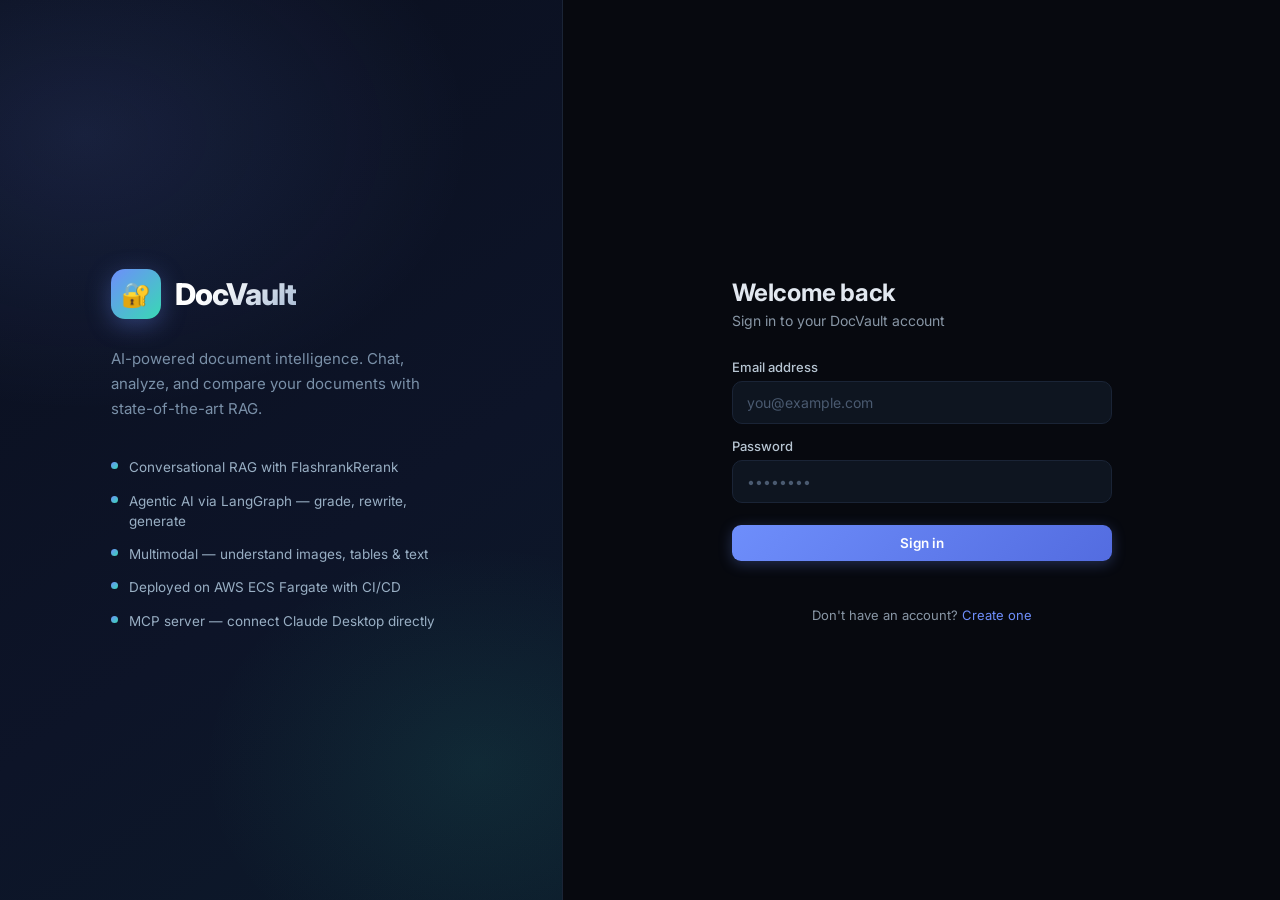
==== templates/login.html @ ddad04b1 "feat(ui): add web templates for index, login, and signup" ====
<!DOCTYPE html>
<html lang="en">
<head>
  <meta charset="utf-8" />
  <title>DocVault — Sign in</title>
  <meta name="viewport" content="width=device-width, initial-scale=1" />
  <link rel="preconnect" href="https://fonts.googleapis.com">
  <link rel="preconnect" href="https://fonts.gstatic.com" crossorigin>
  <link href="https://fonts.googleapis.com/css2?family=Inter:wght@400;500;600;700;800&display=swap" rel="stylesheet">
  <link href="/static/style.css" rel="stylesheet" />
</head>
<body>
<div class="auth-page">

  <!-- Left: Brand panel -->
  <div class="auth-brand">
    <div class="auth-brand-inner">
      <div class="brand-logo-row">
        <div class="brand-icon">🔐</div>
        <span class="brand-name">DocVault</span>
      </div>
      <p class="brand-tagline">
        AI-powered document intelligence. Chat, analyze, and compare your documents with state-of-the-art RAG.
      </p>
      <ul class="feature-list">
        <li><span class="feat-dot"></span>Conversational RAG with FlashrankRerank</li>
        <li><span class="feat-dot"></span>Agentic AI via LangGraph — grade, rewrite, generate</li>
        <li><span class="feat-dot"></span>Multimodal — understand images, tables & text</li>
        <li><span class="feat-dot"></span>Deployed on AWS ECS Fargate with CI/CD</li>
        <li><span class="feat-dot"></span>MCP server — connect Claude Desktop directly</li>
      </ul>
    </div>
  </div>

  <!-- Right: Login form -->
  <div class="auth-form-panel">
    <div class="auth-card">
      <h2>Welcome back</h2>
      <p class="auth-subtitle">Sign in to your DocVault account</p>

      <div class="auth-field">
        <label for="email">Email address</label>
        <input id="email" type="email" placeholder="you@example.com" required />
      </div>
      <div class="auth-field">
        <label for="password">Password</label>
        <input id="password" type="password" placeholder="••••••••" required />
      </div>

      <div class="auth-actions">
        <button id="btn-login" class="btn primary full">Sign in</button>
      </div>
      <div id="msg" class="msg-inline"></div>

      <p class="auth-footer">
        Don't have an account? <a href="/signup">Create one</a>
      </p>
    </div>
  </div>

</div>

<script>
  const tokenKey = "dp_jwt";
  // Verify existing token is still valid before auto-redirecting
  const existingToken = localStorage.getItem(tokenKey);
  if (existingToken) {
    fetch("/protected", { headers: { "Authorization": `Bearer ${existingToken}` } })
      .then(r => { if (r.ok) window.location.href = "/app"; else localStorage.removeItem(tokenKey); })
      .catch(() => localStorage.removeItem(tokenKey));
  }

  const btn = document.getElementById("btn-login");
  const msg = document.getElementById("msg");

  async function login() {
    const email = document.getElementById("email").value.trim();
    const password = document.getElementById("password").value;
    if (!email || !password) { msg.textContent = "Please fill in all fields."; msg.className = "msg-inline error"; return; }

    btn.classList.add("loading");
    btn.textContent = "";
    msg.textContent = "";
    msg.className = "msg-inline";

    try {
      const body = new URLSearchParams({ username: email, password });
      const res = await fetch("/auth/jwt/login", {
        method: "POST",
        headers: { "Content-Type": "application/x-www-form-urlencoded" },
        body
      });
      if (!res.ok) {
        const err = await res.json().catch(() => ({ detail: res.statusText }));
        throw new Error(err.detail || `HTTP ${res.status}`);
      }
      const json = await res.json();
      if (json.access_token) localStorage.setItem(tokenKey, json.access_token);
      try { await fetch("/auth/cookie/login", { method: "POST", headers: { "Content-Type": "application/x-www-form-urlencoded" }, body }); } catch (_) {}
      window.location.href = "/app";
    } catch (e) {
      msg.textContent = e.message || "Login failed.";
      msg.className = "msg-inline error";
      btn.classList.remove("loading");
      btn.textContent = "Sign in";
    }
  }

  btn.addEventListener("click", login);
  document.addEventListener("keydown", e => { if (e.key === "Enter") login(); });
</script>
</body>
</html>
---- static/style.css ----
/* ====== THEME ====== */
:root {
  --bg: #07090f;
  --surface: #0e1520;
  --surface-2: #111928;
  --glass: rgba(14,21,32,.85);
  --text: #e2e8f0;
  --muted: #8896a5;
  --border: #1a2436;
  --accent: #6e8efb;
  --accent-2: #38d9b4;
  --danger: #f87171;
  --success: #4ade80;
  --warning: #fbbf24;
  --radius: 14px;
  --radius-sm: 10px;
  --sidebar-w: 224px;
  --shadow: 0 8px 32px rgba(0,0,0,.45);
}

/* ====== RESET ====== */
*, *::before, *::after { box-sizing: border-box; margin: 0; padding: 0; }
html, body { height: 100%; }
body {
  background: var(--bg);
  color: var(--text);
  font-family: "Inter", system-ui, -apple-system, sans-serif;
  -webkit-font-smoothing: antialiased;
  overflow: hidden;
}
a { color: var(--accent); text-decoration: none; }
a:hover { text-decoration: underline; }

/* ====== AUTH — SPLIT SCREEN ====== */
.auth-page {
  display: flex;
  height: 100vh;
  overflow: hidden;
}

.auth-brand {
  flex: 0 0 44%;
  display: flex;
  align-items: center;
  justify-content: center;
  padding: 60px 52px;
  position: relative;
  overflow: hidden;
  background: linear-gradient(145deg, #0a0f1e 0%, #0d1428 60%, #0c1a2a 100%);
  border-right: 1px solid var(--border);
}
.auth-brand::before {
  content: "";
  position: absolute;
  inset: 0;
  background:
    radial-gradient(700px 500px at 15% 15%, rgba(110,142,251,.13), transparent 55%),
    radial-gradient(500px 400px at 85% 85%, rgba(56,217,180,.09), transparent 55%);
  pointer-events: none;
}
.auth-brand-inner { position: relative; z-index: 1; max-width: 340px; }

.brand-logo-row {
  display: flex;
  align-items: center;
  gap: 14px;
  margin-bottom: 28px;
}
.brand-icon {
  width: 50px; height: 50px;
  background: linear-gradient(135deg, var(--accent), var(--accent-2));
  border-radius: 14px;
  display: flex; align-items: center; justify-content: center;
  font-size: 24px;
  box-shadow: 0 6px 24px rgba(110,142,251,.35);
  flex-shrink: 0;
}
.brand-name {
  font-size: 30px;
  font-weight: 800;
  letter-spacing: -1px;
  background: linear-gradient(135deg, #fff 30%, #a8bbd4);
  -webkit-background-clip: text;
  -webkit-text-fill-color: transparent;
}
.brand-tagline {
  font-size: 15px;
  color: #7a90a8;
  line-height: 1.65;
  margin-bottom: 36px;
}
.feature-list {
  list-style: none;
  display: flex;
  flex-direction: column;
  gap: 13px;
}
.feature-list li {
  display: flex;
  align-items: flex-start;
  gap: 11px;
  font-size: 13.5px;
  color: #99afc4;
  line-height: 1.5;
}
.feat-dot {
  width: 7px; height: 7px;
  border-radius: 50%;
  background: linear-gradient(135deg, var(--accent), var(--accent-2));
  flex-shrink: 0;
  margin-top: 5px;
}

.auth-form-panel {
  flex: 1;
  display: flex;
  align-items: center;
  justify-content: center;
  padding: 40px 24px;
  overflow-y: auto;
  background: var(--bg);
}
.auth-card { width: 100%; max-width: 380px; }
.auth-card h2 {
  font-size: 24px;
  font-weight: 700;
  letter-spacing: -.4px;
  margin-bottom: 5px;
}
.auth-subtitle {
  font-size: 14px;
  color: var(--muted);
  margin-bottom: 30px;
}
.auth-field {
  display: flex;
  flex-direction: column;
  gap: 6px;
  margin-bottom: 14px;
}
.auth-field label {
  font-size: 13px;
  font-weight: 500;
  color: #b8c6d3;
}
.auth-field input {
  background: var(--surface);
  border: 1px solid var(--border);
  border-radius: var(--radius-sm);
  color: var(--text);
  padding: 12px 14px;
  font-size: 14px;
  font-family: inherit;
  outline: none;
  transition: border-color .2s, box-shadow .2s;
  width: 100%;
}
.auth-field input:focus {
  border-color: var(--accent);
  box-shadow: 0 0 0 3px rgba(110,142,251,.15);
}
.auth-field input::placeholder { color: #4a5a70; }
.auth-actions { margin-top: 22px; display: flex; flex-direction: column; gap: 10px; }
.auth-footer {
  text-align: center;
  font-size: 13px;
  color: var(--muted);
  margin-top: 22px;
}
.msg-inline {
  font-size: 13px;
  color: var(--muted);
  min-height: 18px;
  margin-top: 6px;
}
.msg-inline.error { color: var(--danger); }
.msg-inline.success { color: var(--success); }

/* ====== APP LAYOUT ====== */
.app-layout {
  display: flex;
  height: 100vh;
  overflow: hidden;
}

/* Sidebar */
.sidebar {
  width: var(--sidebar-w);
  flex-shrink: 0;
  background: var(--surface);
  border-right: 1px solid var(--border);
  display: flex;
  flex-direction: column;
  overflow: hidden;
}
.sidebar-brand {
  display: flex;
  align-items: center;
  gap: 10px;
  padding: 18px 16px;
  border-bottom: 1px solid var(--border);
}
.sidebar-icon {
  width: 32px; height: 32px;
  background: linear-gradient(135deg, var(--accent), var(--accent-2));
  border-radius: 9px;
  display: flex; align-items: center; justify-content: center;
  font-size: 15px;
  flex-shrink: 0;
}
.sidebar-name {
  font-size: 15px;
  font-weight: 700;
  letter-spacing: -.3px;
}
.sidebar-nav {
  flex: 1;
  padding: 10px 8px;
  display: flex;
  flex-direction: column;
  gap: 2px;
  overflow-y: auto;
}
.nav-label {
  font-size: 10px;
  font-weight: 600;
  text-transform: uppercase;
  letter-spacing: 1px;
  color: #3d4f62;
  padding: 10px 10px 4px;
}
.nav-item {
  display: flex;
  align-items: center;
  gap: 10px;
  padding: 9px 10px;
  border-radius: 9px;
  border: none;
  background: transparent;
  color: var(--muted);
  font-size: 13.5px;
  font-family: inherit;
  cursor: pointer;
  width: 100%;
  text-align: left;
  transition: background .15s, color .15s;
}
.nav-item:hover { background: rgba(255,255,255,.05); color: var(--text); }
.nav-item.active {
  background: rgba(110,142,251,.12);
  color: var(--accent);
  font-weight: 500;
}
.nav-item svg { width: 16px; height: 16px; flex-shrink: 0; stroke: currentColor; fill: none; stroke-width: 1.75; stroke-linecap: round; stroke-linejoin: round; }
.sidebar-bottom {
  padding: 8px;
  border-top: 1px solid var(--border);
}

/* ====== MAIN CONTENT ====== */
.main-content {
  flex: 1;
  display: flex;
  flex-direction: column;
  overflow: hidden;
}
.panel-header {
  display: flex;
  align-items: center;
  justify-content: space-between;
  padding: 16px 22px;
  border-bottom: 1px solid var(--border);
  flex-shrink: 0;
  background: linear-gradient(180deg, rgba(14,21,32,.95), rgba(7,9,15,.9));
}
.panel-header h2 { font-size: 17px; font-weight: 600; margin-bottom: 1px; }
.panel-header .ph-sub { font-size: 12.5px; color: var(--muted); }

.tab-panel { display: none; flex: 1; overflow: hidden; flex-direction: column; }
.tab-panel.active { display: flex; }

/* ====== CHAT LAYOUT ====== */
.chat-layout { display: flex; flex: 1; overflow: hidden; }

.chat-settings {
  width: 260px;
  flex-shrink: 0;
  border-right: 1px solid var(--border);
  overflow-y: auto;
  padding: 14px;
  display: flex;
  flex-direction: column;
  gap: 10px;
  background: var(--surface);
}
.settings-card {
  background: var(--bg);
  border: 1px solid var(--border);
  border-radius: var(--radius-sm);
  padding: 14px;
}
.settings-card-title {
  font-size: 10.5px;
  font-weight: 700;
  text-transform: uppercase;
  letter-spacing: .8px;
  color: #4a5e72;
  margin-bottom: 12px;
}

/* Drop zone */
.drop-zone {
  border: 2px dashed #1e2e42;
  border-radius: var(--radius-sm);
  padding: 18px 10px;
  text-align: center;
  cursor: pointer;
  transition: border-color .2s, background .2s;
  position: relative;
  margin-bottom: 10px;
}
.drop-zone:hover, .drop-zone.drag-over {
  border-color: var(--accent);
  background: rgba(110,142,251,.04);
}
.drop-zone input[type="file"] {
  position: absolute;
  inset: 0;
  opacity: 0;
  cursor: pointer;
  width: 100%;
  height: 100%;
}
.dz-icon { font-size: 22px; margin-bottom: 6px; }
.dz-title { font-size: 13px; color: #8899aa; font-weight: 500; }
.dz-hint { font-size: 11px; color: #3d4f62; margin-top: 2px; }

.file-list { display: flex; flex-direction: column; gap: 5px; margin-bottom: 8px; }
.file-chip {
  display: flex;
  align-items: center;
  gap: 7px;
  background: rgba(110,142,251,.07);
  border: 1px solid rgba(110,142,251,.18);
  border-radius: 7px;
  padding: 5px 9px;
  font-size: 11.5px;
  color: #8fa8c0;
}

/* Settings details */
details.adv > summary {
  font-size: 12px;
  color: #4a5e72;
  cursor: pointer;
  user-select: none;
  list-style: none;
  padding: 6px 2px;
  display: flex;
  align-items: center;
  gap: 5px;
}
details.adv > summary::before { content: "▸"; font-size: 10px; transition: transform .15s; }
details.adv[open] > summary::before { transform: rotate(90deg); }
details.adv > summary:hover { color: var(--muted); }

.adv-grid { display: flex; flex-direction: column; gap: 9px; padding-top: 8px; }

/* Fields */
.field { display: flex; flex-direction: column; gap: 5px; }
.field label, .flabel {
  font-size: 11.5px;
  color: var(--muted);
  font-weight: 500;
}
.field input[type="text"],
.field input[type="number"] {
  background: var(--surface-2);
  border: 1px solid var(--border);
  border-radius: 8px;
  color: var(--text);
  padding: 8px 10px;
  font-size: 13px;
  font-family: inherit;
  outline: none;
  transition: border-color .2s, box-shadow .2s;
  width: 100%;
}
.field input:focus {
  border-color: var(--accent);
  box-shadow: 0 0 0 2px rgba(110,142,251,.12);
}
.field input::placeholder { color: #3a4e62; }
.toggle-row { flex-direction: row; align-items: center; justify-content: space-between; }

.switch { position: relative; display: inline-block; width: 40px; height: 22px; flex-shrink: 0; }
.switch input { display: none; }
.slider {
  position: absolute; inset: 0;
  background: #1e2e42; border-radius: 999px;
  cursor: pointer; transition: .2s;
}
.slider::before {
  content: ""; position: absolute;
  top: 3px; left: 3px;
  width: 16px; height: 16px;
  background: #4a5e74; border-radius: 50%;
  transition: .2s;
}
input:checked + .slider { background: linear-gradient(135deg, var(--accent), var(--accent-2)); }
input:checked + .slider::before { background: white; transform: translateX(18px); }

.session-badge {
  background: rgba(56,217,180,.08);
  border: 1px solid rgba(56,217,180,.2);
  border-radius: 8px;
  padding: 8px 10px;
  font-size: 11.5px;
  color: var(--accent-2);
  line-height: 1.5;
  display: none;
  word-break: break-all;
}
.session-badge.visible { display: block; }

/* ====== CHAT MESSAGES ====== */
.chat-main { flex: 1; display: flex; flex-direction: column; overflow: hidden; }
.messages {
  flex: 1;
  overflow-y: auto;
  padding: 22px 24px;
  display: flex;
  flex-direction: column;
  gap: 14px;
  scroll-behavior: smooth;
}
.messages::-webkit-scrollbar { width: 4px; }
.messages::-webkit-scrollbar-thumb { background: var(--border); border-radius: 2px; }

.message { display: flex; max-width: 78%; animation: msgin .2s ease; }
@keyframes msgin {
  from { opacity: 0; transform: translateY(5px); }
  to { opacity: 1; transform: none; }
}
.message.user { align-self: flex-end; flex-direction: row-reverse; }
.message.assistant { align-self: flex-start; }

.bubble {
  padding: 11px 15px;
  border-radius: 16px;
  font-size: 13.5px;
  line-height: 1.65;
  white-space: pre-wrap;
  word-break: break-word;
}
.message.user .bubble {
  background: linear-gradient(135deg, var(--accent) 0%, #5070ee 100%);
  color: white;
  border-bottom-right-radius: 4px;
}
.message.assistant .bubble {
  background: var(--surface);
  border: 1px solid var(--border);
  color: var(--text);
  border-bottom-left-radius: 4px;
}
.message.assistant .bubble.thinking {
  color: #4a5e72;
  font-style: italic;
}
.eng-tag {
  display: inline-block;
  font-size: 10px;
  font-weight: 600;
  letter-spacing: .5px;
  text-transform: uppercase;
  padding: 2px 7px;
  border-radius: 5px;
  margin-top: 7px;
}
.eng-tag.lcel { background: rgba(110,142,251,.12); color: var(--accent); border: 1px solid rgba(110,142,251,.2); }
.eng-tag.agent { background: rgba(56,217,180,.1); color: var(--accent-2); border: 1px solid rgba(56,217,180,.2); }

.chat-input-bar {
  padding: 12px 16px;
  border-top: 1px solid var(--border);
  display: flex;
  gap: 9px;
  align-items: center;
  background: var(--surface);
  flex-shrink: 0;
}
.chat-input-bar input {
  flex: 1;
  background: var(--bg);
  border: 1px solid var(--border);
  border-radius: 10px;
  color: var(--text);
  padding: 10px 15px;
  font-size: 14px;
  font-family: inherit;
  outline: none;
  transition: border-color .2s, box-shadow .2s;
}
.chat-input-bar input:focus {
  border-color: var(--accent);
  box-shadow: 0 0 0 3px rgba(110,142,251,.12);
}
.chat-input-bar input::placeholder { color: #3a4e62; }

/* Engine toggle */
.engine-toggle {
  display: flex;
  align-items: center;
  gap: 9px;
  font-size: 12.5px;
  color: var(--muted);
  white-space: nowrap;
}

/* ====== BUTTONS ====== */
.btn {
  display: inline-flex;
  align-items: center;
  justify-content: center;
  gap: 7px;
  border: 1px solid var(--border);
  background: rgba(255,255,255,.04);
  color: var(--text);
  padding: 10px 16px;
  border-radius: 9px;
  cursor: pointer;
  font-size: 13.5px;
  font-family: inherit;
  font-weight: 500;
  user-select: none;
  transition: background .15s, border-color .15s, transform .1s, opacity .15s;
  white-space: nowrap;
}
.btn:hover { background: rgba(255,255,255,.07); border-color: #243040; }
.btn:active { transform: scale(.97); }
.btn.primary {
  background: linear-gradient(135deg, var(--accent), #536ce0);
  border: none;
  color: white;
  font-weight: 600;
  box-shadow: 0 3px 14px rgba(110,142,251,.28);
}
.btn.primary:hover { filter: brightness(1.07); }
.btn.secondary { background: rgba(56,217,180,.1); border-color: rgba(56,217,180,.2); color: var(--accent-2); }
.btn.danger { color: var(--danger); border-color: rgba(248,113,113,.18); }
.btn.danger:hover { background: rgba(248,113,113,.07); }
.btn.full { width: 100%; }
.btn.icon-only { padding: 9px; border-radius: 9px; }
.btn:disabled, .btn.loading { opacity: .55; pointer-events: none; }
.btn.loading::after {
  content: "";
  width: 13px; height: 13px;
  border: 2px solid currentColor;
  border-top-color: transparent;
  border-radius: 50%;
  animation: spin .6s linear infinite;
  flex-shrink: 0;
}
@keyframes spin { to { transform: rotate(360deg); } }

/* ====== ANALYSIS / COMPARE PANELS ====== */
.panel-body { flex: 1; overflow-y: auto; padding: 20px 22px; }

.form-card {
  background: var(--surface);
  border: 1px solid var(--border);
  border-radius: var(--radius-sm);
  padding: 18px 20px;
  margin-bottom: 16px;
}
.form-card-title {
  font-size: 12px;
  font-weight: 700;
  text-transform: uppercase;
  letter-spacing: .8px;
  color: #4a5e72;
  margin-bottom: 14px;
}

.upload-drop {
  border: 2px dashed #1e2e42;
  border-radius: var(--radius-sm);
  padding: 28px 16px;
  text-align: center;
  cursor: pointer;
  transition: border-color .2s, background .2s;
  position: relative;
  margin-bottom: 14px;
}
.upload-drop:hover, .upload-drop.drag-over {
  border-color: var(--accent);
  background: rgba(110,142,251,.04);
}
.upload-drop input[type="file"] {
  position: absolute;
  inset: 0;
  opacity: 0;
  cursor: pointer;
  width: 100%;
  height: 100%;
}
.upload-drop-icon { font-size: 28px; margin-bottom: 8px; }
.upload-drop p { font-size: 13.5px; color: #7a8fa4; margin-bottom: 3px; }
.upload-drop .ud-hint { font-size: 12px; color: #3d4f62; }
.upload-drop .selected-name {
  margin-top: 10px;
  font-size: 12.5px;
  color: var(--accent-2);
  font-weight: 500;
}

.compare-row {
  display: grid;
  grid-template-columns: 1fr 1fr;
  gap: 14px;
  margin-bottom: 14px;
}

.result-card {
  background: var(--surface);
  border: 1px solid var(--border);
  border-radius: var(--radius-sm);
  overflow: hidden;
}
.result-card-head {
  padding: 11px 16px;
  border-bottom: 1px solid var(--border);
  font-size: 12px;
  font-weight: 700;
  text-transform: uppercase;
  letter-spacing: .7px;
  color: #4a5e72;
  display: flex;
  align-items: center;
  gap: 8px;
}

pre.code {
  background: var(--bg);
  color: #b8ccdf;
  padding: 16px;
  font-size: 12.5px;
  font-family: "JetBrains Mono", "Fira Code", "Cascadia Code", monospace;
  overflow: auto;
  max-height: 420px;
  line-height: 1.65;
  margin: 0;
}

/* Table */
.table-wrap { overflow: auto; max-height: 420px; }
table { width: 100%; border-collapse: collapse; font-size: 13px; }
th, td { padding: 10px 14px; border-bottom: 1px solid var(--border); vertical-align: top; text-align: left; }
thead th {
  position: sticky; top: 0; z-index: 1;
  background: var(--surface);
  color: #4a5e72;
  font-size: 11px;
  font-weight: 700;
  text-transform: uppercase;
  letter-spacing: .5px;
}
tbody tr { transition: background .12s; }
tbody tr:hover td { background: rgba(255,255,255,.02); }
tbody tr:last-child td { border-bottom: none; }
.td-page { color: var(--muted); font-size: 12.5px; width: 90px; }

/* ====== TOASTS ====== */
#toast-container {
  position: fixed;
  top: 16px; right: 16px;
  z-index: 9999;
  display: flex;
  flex-direction: column;
  gap: 8px;
  pointer-events: none;
}
.toast {
  background: var(--surface-2);
  border: 1px solid var(--border);
  border-radius: 10px;
  padding: 11px 15px;
  font-size: 13.5px;
  display: flex;
  align-items: center;
  gap: 10px;
  min-width: 220px;
  max-width: 320px;
  box-shadow: var(--shadow);
  pointer-events: all;
  animation: tin .22s ease;
}
@keyframes tin {
  from { opacity: 0; transform: translateX(18px); }
  to { opacity: 1; transform: none; }
}
.toast.success { border-color: rgba(74,222,128,.28); }
.toast.error { border-color: rgba(248,113,113,.28); }
.toast.info { border-color: rgba(110,142,251,.28); }
.toast-dot {
  width: 7px; height: 7px;
  border-radius: 50%;
  flex-shrink: 0;
}
.toast.success .toast-dot { background: var(--success); }
.toast.error .toast-dot { background: var(--danger); }
.toast.info .toast-dot { background: var(--accent); }

/* ====== SCROLLBAR ====== */
::-webkit-scrollbar { width: 5px; height: 5px; }
::-webkit-scrollbar-track { background: transparent; }
::-webkit-scrollbar-thumb { background: #1a2436; border-radius: 3px; }

/* ====== UTILS ====== */
.muted { color: var(--muted); }
.small { font-size: 12px; }
.divider { height: 1px; background: var(--border); margin: 12px 0; }

/* ====== RESPONSIVE ====== */
@media (max-width: 820px) {
  .auth-brand { display: none; }
  .sidebar { width: 52px; }
  .sidebar-name, .nav-item span { display: none; }
  .sidebar-brand { justify-content: center; }
  .nav-item { justify-content: center; padding: 10px 8px; }
  .chat-settings { width: 220px; }
  .compare-row { grid-template-columns: 1fr; }
}
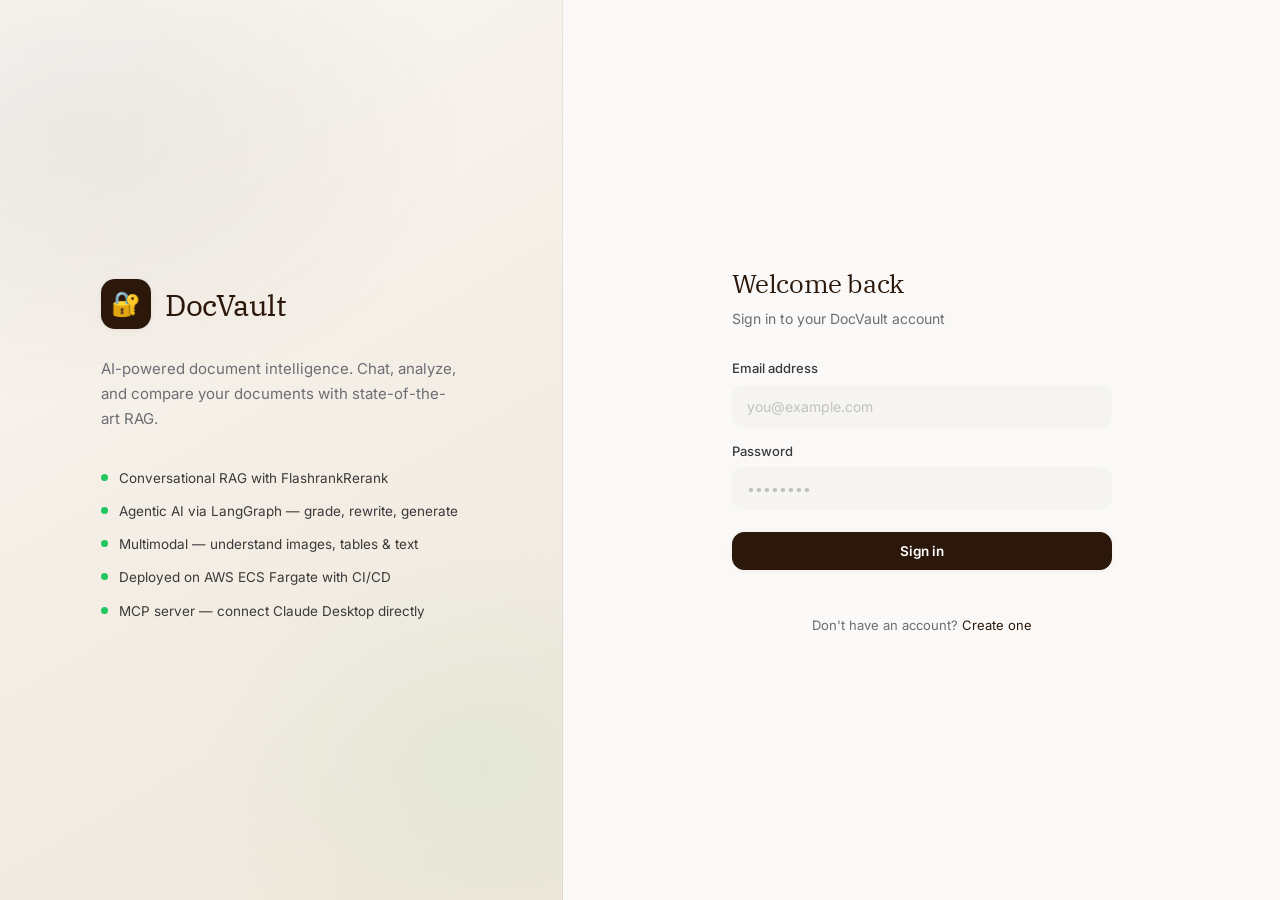
==== commit 4a164d51: "feat(ui): redesign frontend as a Navia-style landing + restructured tools Restyle the whole UI into " ====
--- a/templates/login.html
+++ b/templates/login.html
@@ -6,7 +6,7 @@
   <meta name="viewport" content="width=device-width, initial-scale=1" />
   <link rel="preconnect" href="https://fonts.googleapis.com">
   <link rel="preconnect" href="https://fonts.gstatic.com" crossorigin>
-  <link href="https://fonts.googleapis.com/css2?family=Inter:wght@400;500;600;700;800&display=swap" rel="stylesheet">
+  <link href="https://fonts.googleapis.com/css2?family=IBM+Plex+Serif:wght@400;500&family=Inter:wght@400;500;600;700;800&display=swap" rel="stylesheet">
   <link href="/static/style.css" rel="stylesheet" />
 </head>
 <body>
--- a/static/style.css
+++ b/static/style.css
@@ -1,42 +1,52 @@
-/* ====== THEME ====== */
+/* ====== THEME — Navia-inspired warm light ====== */
 :root {
-  --bg: #07090f;
-  --surface: #0e1520;
-  --surface-2: #111928;
-  --glass: rgba(14,21,32,.85);
-  --text: #e2e8f0;
-  --muted: #8896a5;
-  --border: #1a2436;
-  --accent: #6e8efb;
-  --accent-2: #38d9b4;
-  --danger: #f87171;
-  --success: #4ade80;
-  --warning: #fbbf24;
-  --radius: 14px;
-  --radius-sm: 10px;
-  --sidebar-w: 224px;
-  --shadow: 0 8px 32px rgba(0,0,0,.45);
+  --black: #0d0d0d;
+  --white: #ffffff;
+  --bg: #faf9f7;
+  --surface: #ffffff;
+  --surface-2: #f5f4f2;
+  --grey-50: #f5f4f2;
+  --grey-100: #ebeae6;
+  --grey-200: #dcdbd6;
+  --grey-300: #c2c1ba;
+  --grey-500: #6c6e74;
+  --grey-700: #3a3a3a;
+  --text: #0d0d0d;
+  --muted: #6c6e74;
+  --border: rgba(0,0,0,0.08);
+  --accent: #2b180a;
+  --accent-light: #3d2b1a;
+  --accent-2: #22c55e;
+  --danger: #dc2626;
+  --success: #16a34a;
+  --warning: #f59e0b;
+  --radius: 16px;
+  --radius-sm: 12px;
+  --radius-pill: 999px;
+  --sidebar-w: 240px;
+  --shadow: 0 4px 20px rgba(0,0,0,.06), 0 1px 3px rgba(0,0,0,.04);
+  --shadow-sm: 0 1px 6px rgba(0,0,0,.05);
+  --shadow-lg: 0 8px 40px rgba(0,0,0,.08), 0 2px 6px rgba(0,0,0,.04);
+  --glass: rgba(250,249,247,.85);
+  --font-sans: "Inter", system-ui, -apple-system, sans-serif;
+  --font-serif: "IBM Plex Serif", Georgia, serif;
 }
 
 /* ====== RESET ====== */
-*, *::before, *::after { box-sizing: border-box; margin: 0; padding: 0; }
+*, *::before, *::after { box-sizing: border-box; margin: 0; padding: 0; -webkit-font-smoothing: antialiased; }
 html, body { height: 100%; }
 body {
   background: var(--bg);
   color: var(--text);
-  font-family: "Inter", system-ui, -apple-system, sans-serif;
-  -webkit-font-smoothing: antialiased;
+  font-family: var(--font-sans);
+  line-height: 1.5;
   overflow: hidden;
 }
 a { color: var(--accent); text-decoration: none; }
 a:hover { text-decoration: underline; }
 
 /* ====== AUTH — SPLIT SCREEN ====== */
-.auth-page {
-  display: flex;
-  height: 100vh;
-  overflow: hidden;
-}
+.auth-page { display: flex; height: 100vh; overflow: hidden; }
 
 .auth-brand {
   flex: 0 0 44%;
@@ -46,7 +56,7 @@
   padding: 60px 52px;
   position: relative;
   overflow: hidden;
-  background: linear-gradient(145deg, #0a0f1e 0%, #0d1428 60%, #0c1a2a 100%);
+  background: linear-gradient(150deg, #faf7f3 0%, #f3ede4 55%, #efe7db 100%);
   border-right: 1px solid var(--border);
 }
 .auth-brand::before {
@@ -54,369 +64,233 @@
   position: absolute;
   inset: 0;
   background:
-    radial-gradient(700px 500px at 15% 15%, rgba(110,142,251,.13), transparent 55%),
-    radial-gradient(500px 400px at 85% 85%, rgba(56,217,180,.09), transparent 55%);
+    radial-gradient(700px 500px at 15% 15%, rgba(43,24,10,.06), transparent 55%),
+    radial-gradient(500px 400px at 85% 85%, rgba(34,197,94,.06), transparent 55%);
   pointer-events: none;
 }
-.auth-brand-inner { position: relative; z-index: 1; max-width: 340px; }
-
-.brand-logo-row {
-  display: flex;
-  align-items: center;
-  gap: 14px;
-  margin-bottom: 28px;
-}
+.auth-brand-inner { position: relative; z-index: 1; max-width: 360px; }
+
+.brand-logo-row { display: flex; align-items: center; gap: 14px; margin-bottom: 28px; }
 .brand-icon {
   width: 50px; height: 50px;
-  background: linear-gradient(135deg, var(--accent), var(--accent-2));
+  background: var(--accent);
   border-radius: 14px;
   display: flex; align-items: center; justify-content: center;
   font-size: 24px;
-  box-shadow: 0 6px 24px rgba(110,142,251,.35);
+  box-shadow: var(--shadow-sm);
   flex-shrink: 0;
 }
 .brand-name {
+  font-family: var(--font-serif);
   font-size: 30px;
-  font-weight: 800;
-  letter-spacing: -1px;
-  background: linear-gradient(135deg, #fff 30%, #a8bbd4);
-  -webkit-background-clip: text;
-  -webkit-text-fill-color: transparent;
-}
-.brand-tagline {
-  font-size: 15px;
-  color: #7a90a8;
-  line-height: 1.65;
-  margin-bottom: 36px;
-}
-.feature-list {
-  list-style: none;
-  display: flex;
-  flex-direction: column;
-  gap: 13px;
-}
-.feature-list li {
-  display: flex;
-  align-items: flex-start;
-  gap: 11px;
-  font-size: 13.5px;
-  color: #99afc4;
-  line-height: 1.5;
-}
-.feat-dot {
-  width: 7px; height: 7px;
-  border-radius: 50%;
-  background: linear-gradient(135deg, var(--accent), var(--accent-2));
-  flex-shrink: 0;
-  margin-top: 5px;
-}
+  font-weight: 400;
+  letter-spacing: -.5px;
+  color: var(--accent);
+}
+.brand-tagline { font-size: 15px; color: var(--grey-500); line-height: 1.65; margin-bottom: 36px; }
+.feature-list { list-style: none; display: flex; flex-direction: column; gap: 13px; }
+.feature-list li { display: flex; align-items: flex-start; gap: 11px; font-size: 13.5px; color: var(--grey-700); line-height: 1.5; }
+.feat-dot { width: 7px; height: 7px; border-radius: 50%; background: var(--accent-2); flex-shrink: 0; margin-top: 6px; }
 
 .auth-form-panel {
   flex: 1;
-  display: flex;
-  align-items: center;
-  justify-content: center;
+  display: flex; align-items: center; justify-content: center;
   padding: 40px 24px;
   overflow-y: auto;
   background: var(--bg);
 }
 .auth-card { width: 100%; max-width: 380px; }
-.auth-card h2 {
-  font-size: 24px;
-  font-weight: 700;
-  letter-spacing: -.4px;
-  margin-bottom: 5px;
-}
-.auth-subtitle {
-  font-size: 14px;
-  color: var(--muted);
-  margin-bottom: 30px;
-}
-.auth-field {
-  display: flex;
-  flex-direction: column;
-  gap: 6px;
-  margin-bottom: 14px;
-}
-.auth-field label {
-  font-size: 13px;
-  font-weight: 500;
-  color: #b8c6d3;
-}
+.auth-card h2 { font-family: var(--font-serif); font-size: 26px; font-weight: 400; letter-spacing: -.4px; margin-bottom: 5px; color: var(--accent); }
+.auth-subtitle { font-size: 14px; color: var(--grey-500); margin-bottom: 30px; }
+.auth-field { display: flex; flex-direction: column; gap: 6px; margin-bottom: 14px; }
+.auth-field label { font-size: 13px; font-weight: 500; color: var(--grey-700); }
 .auth-field input {
-  background: var(--surface);
-  border: 1px solid var(--border);
+  background: var(--grey-50);
+  border: 1px solid transparent;
   border-radius: var(--radius-sm);
   color: var(--text);
   padding: 12px 14px;
   font-size: 14px;
   font-family: inherit;
   outline: none;
-  transition: border-color .2s, box-shadow .2s;
+  transition: border-color .2s, box-shadow .2s, background .2s;
   width: 100%;
 }
-.auth-field input:focus {
-  border-color: var(--accent);
-  box-shadow: 0 0 0 3px rgba(110,142,251,.15);
-}
-.auth-field input::placeholder { color: #4a5a70; }
+.auth-field input:focus { background: var(--white); border-color: var(--grey-200); box-shadow: 0 0 0 3px rgba(0,0,0,.03); }
+.auth-field input::placeholder { color: var(--grey-300); }
+.hint { display: block; margin-top: 4px; font-size: 11px; color: var(--muted); }
 .auth-actions { margin-top: 22px; display: flex; flex-direction: column; gap: 10px; }
-.auth-footer {
-  text-align: center;
-  font-size: 13px;
-  color: var(--muted);
-  margin-top: 22px;
-}
-.msg-inline {
-  font-size: 13px;
-  color: var(--muted);
-  min-height: 18px;
-  margin-top: 6px;
-}
+.auth-footer { text-align: center; font-size: 13px; color: var(--grey-500); margin-top: 22px; }
+.msg-inline { font-size: 13px; color: var(--grey-500); min-height: 18px; margin-top: 6px; }
 .msg-inline.error { color: var(--danger); }
 .msg-inline.success { color: var(--success); }
 
 /* ====== APP LAYOUT ====== */
-.app-layout {
-  display: flex;
-  height: 100vh;
-  overflow: hidden;
-}
+.app-layout { display: flex; height: 100vh; overflow: hidden; }
 
 /* Sidebar */
 .sidebar {
   width: var(--sidebar-w);
   flex-shrink: 0;
-  background: var(--surface);
+  background: var(--white);
   border-right: 1px solid var(--border);
   display: flex;
   flex-direction: column;
   overflow: hidden;
 }
 .sidebar-brand {
-  display: flex;
-  align-items: center;
-  gap: 10px;
-  padding: 18px 16px;
+  display: flex; align-items: center; gap: 11px;
+  padding: 18px 18px;
   border-bottom: 1px solid var(--border);
 }
 .sidebar-icon {
   width: 32px; height: 32px;
-  background: linear-gradient(135deg, var(--accent), var(--accent-2));
-  border-radius: 9px;
+  background: var(--accent);
+  border-radius: 10px;
   display: flex; align-items: center; justify-content: center;
   font-size: 15px;
   flex-shrink: 0;
 }
-.sidebar-name {
-  font-size: 15px;
-  font-weight: 700;
-  letter-spacing: -.3px;
-}
-.sidebar-nav {
-  flex: 1;
-  padding: 10px 8px;
-  display: flex;
-  flex-direction: column;
-  gap: 2px;
-  overflow-y: auto;
-}
+.sidebar-name { font-family: var(--font-serif); font-size: 19px; font-weight: 400; letter-spacing: -.3px; color: var(--accent); }
+.sidebar-nav { flex: 1; padding: 12px 10px; display: flex; flex-direction: column; gap: 3px; overflow-y: auto; }
 .nav-label {
-  font-size: 10px;
-  font-weight: 600;
-  text-transform: uppercase;
-  letter-spacing: 1px;
-  color: #3d4f62;
-  padding: 10px 10px 4px;
+  font-size: 10px; font-weight: 600; text-transform: uppercase; letter-spacing: .1em;
+  color: var(--grey-300); padding: 10px 10px 5px;
 }
 .nav-item {
-  display: flex;
-  align-items: center;
-  gap: 10px;
-  padding: 9px 10px;
-  border-radius: 9px;
+  display: flex; align-items: center; gap: 11px;
+  padding: 10px 12px;
+  border-radius: 10px;
   border: none;
   background: transparent;
-  color: var(--muted);
+  color: var(--grey-700);
   font-size: 13.5px;
   font-family: inherit;
+  font-weight: 500;
   cursor: pointer;
   width: 100%;
   text-align: left;
   transition: background .15s, color .15s;
 }
-.nav-item:hover { background: rgba(255,255,255,.05); color: var(--text); }
-.nav-item.active {
-  background: rgba(110,142,251,.12);
-  color: var(--accent);
-  font-weight: 500;
-}
+.nav-item:hover { background: var(--grey-50); color: var(--text); }
+.nav-item.active { background: color-mix(in srgb, var(--accent) 9%, transparent); color: var(--accent); }
 .nav-item svg { width: 16px; height: 16px; flex-shrink: 0; stroke: currentColor; fill: none; stroke-width: 1.75; stroke-linecap: round; stroke-linejoin: round; }
-.sidebar-bottom {
-  padding: 8px;
-  border-top: 1px solid var(--border);
-}
+.sidebar-bottom { padding: 10px; border-top: 1px solid var(--border); }
 
 /* ====== MAIN CONTENT ====== */
-.main-content {
-  flex: 1;
-  display: flex;
-  flex-direction: column;
-  overflow: hidden;
-}
+.main-content { flex: 1; display: flex; flex-direction: column; overflow: hidden; }
 .panel-header {
-  display: flex;
-  align-items: center;
-  justify-content: space-between;
-  padding: 16px 22px;
+  display: flex; align-items: center; justify-content: space-between;
+  padding: 16px 24px;
   border-bottom: 1px solid var(--border);
   flex-shrink: 0;
-  background: linear-gradient(180deg, rgba(14,21,32,.95), rgba(7,9,15,.9));
-}
-.panel-header h2 { font-size: 17px; font-weight: 600; margin-bottom: 1px; }
-.panel-header .ph-sub { font-size: 12.5px; color: var(--muted); }
+  background: var(--glass);
+  backdrop-filter: blur(20px);
+  -webkit-backdrop-filter: blur(20px);
+}
+.panel-header h2 { font-family: var(--font-serif); font-size: 20px; font-weight: 400; letter-spacing: -.3px; color: var(--accent); margin-bottom: 1px; }
+.panel-header .ph-sub { font-size: 12.5px; color: var(--grey-500); }
 
 .tab-panel { display: none; flex: 1; overflow: hidden; flex-direction: column; }
 .tab-panel.active { display: flex; }
 
 /* ====== CHAT LAYOUT ====== */
 .chat-layout { display: flex; flex: 1; overflow: hidden; }
-
 .chat-settings {
-  width: 260px;
+  width: 280px;
   flex-shrink: 0;
   border-right: 1px solid var(--border);
   overflow-y: auto;
-  padding: 14px;
+  padding: 16px;
   display: flex;
   flex-direction: column;
-  gap: 10px;
-  background: var(--surface);
+  gap: 12px;
+  background: var(--white);
 }
 .settings-card {
-  background: var(--bg);
+  background: var(--white);
   border: 1px solid var(--border);
-  border-radius: var(--radius-sm);
-  padding: 14px;
+  border-radius: var(--radius);
+  padding: 16px;
+  box-shadow: var(--shadow-sm);
 }
 .settings-card-title {
-  font-size: 10.5px;
-  font-weight: 700;
-  text-transform: uppercase;
-  letter-spacing: .8px;
-  color: #4a5e72;
-  margin-bottom: 12px;
+  font-size: 10.5px; font-weight: 600; text-transform: uppercase; letter-spacing: .08em;
+  color: var(--grey-300); margin-bottom: 12px;
 }
 
 /* Drop zone */
 .drop-zone {
-  border: 2px dashed #1e2e42;
+  border: 1.5px dashed var(--grey-200);
   border-radius: var(--radius-sm);
-  padding: 18px 10px;
+  padding: 20px 10px;
   text-align: center;
   cursor: pointer;
   transition: border-color .2s, background .2s;
   position: relative;
   margin-bottom: 10px;
-}
-.drop-zone:hover, .drop-zone.drag-over {
-  border-color: var(--accent);
-  background: rgba(110,142,251,.04);
-}
-.drop-zone input[type="file"] {
-  position: absolute;
-  inset: 0;
-  opacity: 0;
-  cursor: pointer;
-  width: 100%;
-  height: 100%;
-}
+  background: var(--grey-50);
+}
+.drop-zone:hover, .drop-zone.drag-over { border-color: var(--accent); background: color-mix(in srgb, var(--accent) 4%, var(--grey-50)); }
+.drop-zone input[type="file"] { position: absolute; inset: 0; opacity: 0; cursor: pointer; width: 100%; height: 100%; }
 .dz-icon { font-size: 22px; margin-bottom: 6px; }
-.dz-title { font-size: 13px; color: #8899aa; font-weight: 500; }
-.dz-hint { font-size: 11px; color: #3d4f62; margin-top: 2px; }
+.dz-title { font-size: 13px; color: var(--grey-700); font-weight: 500; }
+.dz-hint { font-size: 11px; color: var(--grey-300); margin-top: 2px; }
 
 .file-list { display: flex; flex-direction: column; gap: 5px; margin-bottom: 8px; }
 .file-chip {
-  display: flex;
-  align-items: center;
-  gap: 7px;
-  background: rgba(110,142,251,.07);
-  border: 1px solid rgba(110,142,251,.18);
-  border-radius: 7px;
-  padding: 5px 9px;
+  display: flex; align-items: center; gap: 7px;
+  background: var(--grey-50);
+  border: 1px solid var(--grey-100);
+  border-radius: 8px;
+  padding: 6px 10px;
   font-size: 11.5px;
-  color: #8fa8c0;
+  color: var(--grey-700);
 }
 
 /* Settings details */
 details.adv > summary {
-  font-size: 12px;
-  color: #4a5e72;
-  cursor: pointer;
-  user-select: none;
-  list-style: none;
-  padding: 6px 2px;
-  display: flex;
-  align-items: center;
-  gap: 5px;
+  font-size: 12px; color: var(--grey-500); cursor: pointer; user-select: none; list-style: none;
+  padding: 6px 2px; display: flex; align-items: center; gap: 5px;
 }
 details.adv > summary::before { content: "▸"; font-size: 10px; transition: transform .15s; }
 details.adv[open] > summary::before { transform: rotate(90deg); }
-details.adv > summary:hover { color: var(--muted); }
-
-.adv-grid { display: flex; flex-direction: column; gap: 9px; padding-top: 8px; }
+details.adv > summary:hover { color: var(--text); }
+.adv-grid { display: flex; flex-direction: column; gap: 10px; padding-top: 10px; }
 
 /* Fields */
 .field { display: flex; flex-direction: column; gap: 5px; }
-.field label, .flabel {
-  font-size: 11.5px;
-  color: var(--muted);
-  font-weight: 500;
-}
-.field input[type="text"],
-.field input[type="number"] {
-  background: var(--surface-2);
-  border: 1px solid var(--border);
-  border-radius: 8px;
+.field label, .flabel { font-size: 11.5px; color: var(--grey-500); font-weight: 500; }
+.field input[type="text"], .field input[type="number"] {
+  background: var(--grey-50);
+  border: 1px solid transparent;
+  border-radius: 10px;
   color: var(--text);
-  padding: 8px 10px;
+  padding: 9px 12px;
   font-size: 13px;
   font-family: inherit;
   outline: none;
-  transition: border-color .2s, box-shadow .2s;
+  transition: border-color .2s, box-shadow .2s, background .2s;
   width: 100%;
 }
-.field input:focus {
-  border-color: var(--accent);
-  box-shadow: 0 0 0 2px rgba(110,142,251,.12);
-}
-.field input::placeholder { color: #3a4e62; }
+.field input:focus { background: var(--white); border-color: var(--grey-200); box-shadow: 0 0 0 3px rgba(0,0,0,.03); }
+.field input::placeholder { color: var(--grey-300); }
 .toggle-row { flex-direction: row; align-items: center; justify-content: space-between; }
 
 .switch { position: relative; display: inline-block; width: 40px; height: 22px; flex-shrink: 0; }
 .switch input { display: none; }
-.slider {
-  position: absolute; inset: 0;
-  background: #1e2e42; border-radius: 999px;
-  cursor: pointer; transition: .2s;
-}
-.slider::before {
-  content: ""; position: absolute;
-  top: 3px; left: 3px;
-  width: 16px; height: 16px;
-  background: #4a5e74; border-radius: 50%;
-  transition: .2s;
-}
-input:checked + .slider { background: linear-gradient(135deg, var(--accent), var(--accent-2)); }
-input:checked + .slider::before { background: white; transform: translateX(18px); }
+.slider { position: absolute; inset: 0; background: var(--grey-200); border-radius: 999px; cursor: pointer; transition: .2s; }
+.slider::before { content: ""; position: absolute; top: 3px; left: 3px; width: 16px; height: 16px; background: var(--white); border-radius: 50%; transition: .2s; box-shadow: var(--shadow-sm); }
+input:checked + .slider { background: var(--accent-2); }
+input:checked + .slider::before { transform: translateX(18px); }
 
 .session-badge {
-  background: rgba(56,217,180,.08);
-  border: 1px solid rgba(56,217,180,.2);
-  border-radius: 8px;
-  padding: 8px 10px;
+  background: color-mix(in srgb, var(--accent-2) 10%, transparent);
+  border: 1px solid color-mix(in srgb, var(--accent-2) 25%, transparent);
+  border-radius: 10px;
+  padding: 8px 11px;
   font-size: 11.5px;
-  color: var(--accent-2);
+  color: #15803d;
   line-height: 1.5;
   display: none;
   word-break: break-all;
@@ -424,226 +298,137 @@
 .session-badge.visible { display: block; }
 
 /* ====== CHAT MESSAGES ====== */
-.chat-main { flex: 1; display: flex; flex-direction: column; overflow: hidden; }
-.messages {
-  flex: 1;
-  overflow-y: auto;
-  padding: 22px 24px;
-  display: flex;
-  flex-direction: column;
-  gap: 14px;
-  scroll-behavior: smooth;
-}
-.messages::-webkit-scrollbar { width: 4px; }
-.messages::-webkit-scrollbar-thumb { background: var(--border); border-radius: 2px; }
-
-.message { display: flex; max-width: 78%; animation: msgin .2s ease; }
-@keyframes msgin {
-  from { opacity: 0; transform: translateY(5px); }
-  to { opacity: 1; transform: none; }
-}
+.chat-main { flex: 1; display: flex; flex-direction: column; overflow: hidden; background: var(--bg); }
+.messages { flex: 1; overflow-y: auto; padding: 24px 26px; display: flex; flex-direction: column; gap: 14px; scroll-behavior: smooth; }
+.message { display: flex; max-width: 80%; animation: msgin .2s ease; }
+@keyframes msgin { from { opacity: 0; transform: translateY(5px); } to { opacity: 1; transform: none; } }
 .message.user { align-self: flex-end; flex-direction: row-reverse; }
 .message.assistant { align-self: flex-start; }
 
 .bubble {
-  padding: 11px 15px;
-  border-radius: 16px;
+  padding: 12px 16px;
+  border-radius: var(--radius);
   font-size: 13.5px;
   line-height: 1.65;
   white-space: pre-wrap;
   word-break: break-word;
 }
 .message.user .bubble {
-  background: linear-gradient(135deg, var(--accent) 0%, #5070ee 100%);
-  color: white;
-  border-bottom-right-radius: 4px;
+  background: var(--accent);
+  color: #fff;
+  border-bottom-right-radius: 5px;
 }
 .message.assistant .bubble {
-  background: var(--surface);
+  background: var(--white);
   border: 1px solid var(--border);
   color: var(--text);
-  border-bottom-left-radius: 4px;
-}
-.message.assistant .bubble.thinking {
-  color: #4a5e72;
-  font-style: italic;
-}
+  border-bottom-left-radius: 5px;
+  box-shadow: var(--shadow-sm);
+}
+.message.assistant .bubble.thinking { color: var(--grey-500); font-style: italic; }
 .eng-tag {
-  display: inline-block;
-  font-size: 10px;
-  font-weight: 600;
-  letter-spacing: .5px;
-  text-transform: uppercase;
-  padding: 2px 7px;
-  border-radius: 5px;
-  margin-top: 7px;
-}
-.eng-tag.lcel { background: rgba(110,142,251,.12); color: var(--accent); border: 1px solid rgba(110,142,251,.2); }
-.eng-tag.agent { background: rgba(56,217,180,.1); color: var(--accent-2); border: 1px solid rgba(56,217,180,.2); }
+  display: inline-block; font-size: 10px; font-weight: 600; letter-spacing: .5px; text-transform: uppercase;
+  padding: 2px 8px; border-radius: var(--radius-pill); margin-top: 8px;
+}
+.eng-tag.lcel { background: color-mix(in srgb, var(--accent) 10%, transparent); color: var(--accent); border: 1px solid color-mix(in srgb, var(--accent) 18%, transparent); }
+.eng-tag.agent { background: color-mix(in srgb, var(--accent-2) 12%, transparent); color: #15803d; border: 1px solid color-mix(in srgb, var(--accent-2) 22%, transparent); }
 
 .chat-input-bar {
-  padding: 12px 16px;
+  padding: 14px 18px;
   border-top: 1px solid var(--border);
-  display: flex;
-  gap: 9px;
-  align-items: center;
-  background: var(--surface);
+  display: flex; gap: 9px; align-items: center;
+  background: var(--white);
   flex-shrink: 0;
 }
 .chat-input-bar input {
   flex: 1;
-  background: var(--bg);
-  border: 1px solid var(--border);
-  border-radius: 10px;
+  background: var(--grey-50);
+  border: 1px solid transparent;
+  border-radius: var(--radius-sm);
   color: var(--text);
-  padding: 10px 15px;
+  padding: 12px 16px;
   font-size: 14px;
   font-family: inherit;
   outline: none;
-  transition: border-color .2s, box-shadow .2s;
-}
-.chat-input-bar input:focus {
-  border-color: var(--accent);
-  box-shadow: 0 0 0 3px rgba(110,142,251,.12);
-}
-.chat-input-bar input::placeholder { color: #3a4e62; }
+  transition: border-color .2s, box-shadow .2s, background .2s;
+}
+.chat-input-bar input:focus { background: var(--white); border-color: var(--grey-200); box-shadow: 0 0 0 3px rgba(0,0,0,.03); }
+.chat-input-bar input::placeholder { color: var(--grey-300); }
 
 /* Engine toggle */
-.engine-toggle {
-  display: flex;
-  align-items: center;
-  gap: 9px;
-  font-size: 12.5px;
-  color: var(--muted);
-  white-space: nowrap;
-}
+.engine-toggle { display: flex; align-items: center; gap: 9px; font-size: 12.5px; color: var(--grey-500); white-space: nowrap; }
 
 /* ====== BUTTONS ====== */
 .btn {
-  display: inline-flex;
-  align-items: center;
-  justify-content: center;
-  gap: 7px;
-  border: 1px solid var(--border);
-  background: rgba(255,255,255,.04);
+  display: inline-flex; align-items: center; justify-content: center; gap: 7px;
+  border: 1px solid var(--grey-200);
+  background: var(--white);
   color: var(--text);
-  padding: 10px 16px;
-  border-radius: 9px;
+  padding: 10px 18px;
+  border-radius: var(--radius-sm);
   cursor: pointer;
   font-size: 13.5px;
   font-family: inherit;
   font-weight: 500;
   user-select: none;
-  transition: background .15s, border-color .15s, transform .1s, opacity .15s;
+  transition: background .15s, border-color .15s, transform .1s, opacity .15s, color .15s;
   white-space: nowrap;
-}
-.btn:hover { background: rgba(255,255,255,.07); border-color: #243040; }
-.btn:active { transform: scale(.97); }
-.btn.primary {
-  background: linear-gradient(135deg, var(--accent), #536ce0);
-  border: none;
-  color: white;
-  font-weight: 600;
-  box-shadow: 0 3px 14px rgba(110,142,251,.28);
-}
-.btn.primary:hover { filter: brightness(1.07); }
-.btn.secondary { background: rgba(56,217,180,.1); border-color: rgba(56,217,180,.2); color: var(--accent-2); }
-.btn.danger { color: var(--danger); border-color: rgba(248,113,113,.18); }
-.btn.danger:hover { background: rgba(248,113,113,.07); }
+  text-decoration: none;
+}
+.btn:hover, .btn:focus { text-decoration: none; }
+.btn:hover { background: var(--grey-50); border-color: var(--grey-300); }
+.btn:active { transform: scale(.98); }
+.btn.primary { background: var(--accent); border: 1px solid var(--accent); color: #fff; font-weight: 600; box-shadow: var(--shadow-sm); }
+.btn.primary:hover { background: var(--accent-light); border-color: var(--accent-light); }
+.btn.secondary { background: color-mix(in srgb, var(--accent-2) 12%, transparent); border-color: color-mix(in srgb, var(--accent-2) 25%, transparent); color: #15803d; }
+.btn.danger { color: var(--danger); border-color: color-mix(in srgb, var(--danger) 25%, transparent); background: var(--white); }
+.btn.danger:hover { background: color-mix(in srgb, var(--danger) 7%, transparent); }
 .btn.full { width: 100%; }
-.btn.icon-only { padding: 9px; border-radius: 9px; }
-.btn:disabled, .btn.loading { opacity: .55; pointer-events: none; }
+.btn.icon-only { padding: 11px; border-radius: var(--radius-sm); }
+.btn:disabled, .btn.loading { opacity: .5; pointer-events: none; }
 .btn.loading::after {
-  content: "";
-  width: 13px; height: 13px;
-  border: 2px solid currentColor;
-  border-top-color: transparent;
-  border-radius: 50%;
-  animation: spin .6s linear infinite;
-  flex-shrink: 0;
+  content: ""; width: 13px; height: 13px;
+  border: 2px solid currentColor; border-top-color: transparent; border-radius: 50%;
+  animation: spin .6s linear infinite; flex-shrink: 0;
 }
 @keyframes spin { to { transform: rotate(360deg); } }
 
 /* ====== ANALYSIS / COMPARE PANELS ====== */
-.panel-body { flex: 1; overflow-y: auto; padding: 20px 22px; }
-
-.form-card {
-  background: var(--surface);
-  border: 1px solid var(--border);
+.panel-body { flex: 1; overflow-y: auto; padding: 22px 24px; background: var(--bg); }
+.form-card { background: var(--white); border: 1px solid var(--border); border-radius: var(--radius); padding: 20px 22px; margin-bottom: 16px; box-shadow: var(--shadow-sm); }
+.form-card-title { font-size: 10.5px; font-weight: 600; text-transform: uppercase; letter-spacing: .08em; color: var(--grey-300); margin-bottom: 14px; }
+
+.upload-drop {
+  border: 1.5px dashed var(--grey-200);
   border-radius: var(--radius-sm);
-  padding: 18px 20px;
-  margin-bottom: 16px;
-}
-.form-card-title {
-  font-size: 12px;
-  font-weight: 700;
-  text-transform: uppercase;
-  letter-spacing: .8px;
-  color: #4a5e72;
-  margin-bottom: 14px;
-}
-
-.upload-drop {
-  border: 2px dashed #1e2e42;
-  border-radius: var(--radius-sm);
-  padding: 28px 16px;
+  padding: 30px 16px;
   text-align: center;
   cursor: pointer;
   transition: border-color .2s, background .2s;
   position: relative;
   margin-bottom: 14px;
-}
-.upload-drop:hover, .upload-drop.drag-over {
-  border-color: var(--accent);
-  background: rgba(110,142,251,.04);
-}
-.upload-drop input[type="file"] {
-  position: absolute;
-  inset: 0;
-  opacity: 0;
-  cursor: pointer;
-  width: 100%;
-  height: 100%;
-}
+  background: var(--grey-50);
+}
+.upload-drop:hover, .upload-drop.drag-over { border-color: var(--accent); background: color-mix(in srgb, var(--accent) 4%, var(--grey-50)); }
+.upload-drop input[type="file"] { position: absolute; inset: 0; opacity: 0; cursor: pointer; width: 100%; height: 100%; }
 .upload-drop-icon { font-size: 28px; margin-bottom: 8px; }
-.upload-drop p { font-size: 13.5px; color: #7a8fa4; margin-bottom: 3px; }
-.upload-drop .ud-hint { font-size: 12px; color: #3d4f62; }
-.upload-drop .selected-name {
-  margin-top: 10px;
-  font-size: 12.5px;
-  color: var(--accent-2);
-  font-weight: 500;
-}
-
-.compare-row {
-  display: grid;
-  grid-template-columns: 1fr 1fr;
-  gap: 14px;
-  margin-bottom: 14px;
-}
-
-.result-card {
-  background: var(--surface);
-  border: 1px solid var(--border);
-  border-radius: var(--radius-sm);
-  overflow: hidden;
-}
+.upload-drop p { font-size: 13.5px; color: var(--grey-700); margin-bottom: 3px; }
+.upload-drop .ud-hint { font-size: 12px; color: var(--grey-300); }
+.upload-drop .selected-name { margin-top: 10px; font-size: 12.5px; color: var(--accent); font-weight: 600; }
+
+.compare-row { display: grid; grid-template-columns: 1fr 1fr; gap: 14px; margin-bottom: 14px; }
+
+.result-card { background: var(--white); border: 1px solid var(--border); border-radius: var(--radius); overflow: hidden; box-shadow: var(--shadow-sm); }
 .result-card-head {
-  padding: 11px 16px;
+  padding: 12px 18px;
   border-bottom: 1px solid var(--border);
-  font-size: 12px;
-  font-weight: 700;
-  text-transform: uppercase;
-  letter-spacing: .7px;
-  color: #4a5e72;
-  display: flex;
-  align-items: center;
-  gap: 8px;
-}
-
+  font-size: 10.5px; font-weight: 600; text-transform: uppercase; letter-spacing: .08em;
+  color: var(--grey-300);
+  display: flex; align-items: center; gap: 8px;
+}
 pre.code {
-  background: var(--bg);
-  color: #b8ccdf;
+  background: var(--grey-50);
+  color: var(--grey-700);
   padding: 16px;
   font-size: 12.5px;
   font-family: "JetBrains Mono", "Fira Code", "Cascadia Code", monospace;
@@ -656,58 +441,38 @@
 /* Table */
 .table-wrap { overflow: auto; max-height: 420px; }
 table { width: 100%; border-collapse: collapse; font-size: 13px; }
-th, td { padding: 10px 14px; border-bottom: 1px solid var(--border); vertical-align: top; text-align: left; }
+th, td { padding: 11px 16px; border-bottom: 1px solid var(--border); vertical-align: top; text-align: left; }
 thead th {
   position: sticky; top: 0; z-index: 1;
-  background: var(--surface);
-  color: #4a5e72;
-  font-size: 11px;
-  font-weight: 700;
-  text-transform: uppercase;
-  letter-spacing: .5px;
+  background: var(--grey-50);
+  color: var(--grey-500);
+  font-size: 10.5px; font-weight: 600; text-transform: uppercase; letter-spacing: .06em;
 }
 tbody tr { transition: background .12s; }
-tbody tr:hover td { background: rgba(255,255,255,.02); }
+tbody tr:hover td { background: var(--grey-50); }
 tbody tr:last-child td { border-bottom: none; }
-.td-page { color: var(--muted); font-size: 12.5px; width: 90px; }
+.td-page { color: var(--grey-500); font-size: 12.5px; width: 90px; }
 
 /* ====== TOASTS ====== */
-#toast-container {
-  position: fixed;
-  top: 16px; right: 16px;
-  z-index: 9999;
-  display: flex;
-  flex-direction: column;
-  gap: 8px;
-  pointer-events: none;
-}
+#toast-container { position: fixed; top: 16px; right: 16px; z-index: 9999; display: flex; flex-direction: column; gap: 8px; pointer-events: none; }
 .toast {
-  background: var(--surface-2);
+  background: var(--white);
   border: 1px solid var(--border);
-  border-radius: 10px;
+  border-radius: var(--radius-sm);
   padding: 11px 15px;
   font-size: 13.5px;
-  display: flex;
-  align-items: center;
-  gap: 10px;
-  min-width: 220px;
-  max-width: 320px;
-  box-shadow: var(--shadow);
+  color: var(--text);
+  display: flex; align-items: center; gap: 10px;
+  min-width: 220px; max-width: 320px;
+  box-shadow: var(--shadow-lg);
   pointer-events: all;
   animation: tin .22s ease;
 }
-@keyframes tin {
-  from { opacity: 0; transform: translateX(18px); }
-  to { opacity: 1; transform: none; }
-}
-.toast.success { border-color: rgba(74,222,128,.28); }
-.toast.error { border-color: rgba(248,113,113,.28); }
-.toast.info { border-color: rgba(110,142,251,.28); }
-.toast-dot {
-  width: 7px; height: 7px;
-  border-radius: 50%;
-  flex-shrink: 0;
-}
+@keyframes tin { from { opacity: 0; transform: translateX(18px); } to { opacity: 1; transform: none; } }
+.toast.success { border-color: color-mix(in srgb, var(--success) 35%, transparent); }
+.toast.error { border-color: color-mix(in srgb, var(--danger) 35%, transparent); }
+.toast.info { border-color: color-mix(in srgb, var(--accent) 25%, transparent); }
+.toast-dot { width: 7px; height: 7px; border-radius: 50%; flex-shrink: 0; }
 .toast.success .toast-dot { background: var(--success); }
 .toast.error .toast-dot { background: var(--danger); }
 .toast.info .toast-dot { background: var(--accent); }
@@ -715,20 +480,173 @@
 /* ====== SCROLLBAR ====== */
 ::-webkit-scrollbar { width: 5px; height: 5px; }
 ::-webkit-scrollbar-track { background: transparent; }
-::-webkit-scrollbar-thumb { background: #1a2436; border-radius: 3px; }
+::-webkit-scrollbar-thumb { background: var(--grey-200); border-radius: 4px; }
+::-webkit-scrollbar-thumb:hover { background: var(--grey-300); }
 
 /* ====== UTILS ====== */
 .muted { color: var(--muted); }
 .small { font-size: 12px; }
 .divider { height: 1px; background: var(--border); margin: 12px 0; }
 
-/* ====== RESPONSIVE ====== */
+/* ====== RESPONSIVE (legacy app shell) ====== */
 @media (max-width: 820px) {
   .auth-brand { display: none; }
-  .sidebar { width: 52px; }
-  .sidebar-name, .nav-item span { display: none; }
-  .sidebar-brand { justify-content: center; }
-  .nav-item { justify-content: center; padding: 10px 8px; }
-  .chat-settings { width: 220px; }
   .compare-row { grid-template-columns: 1fr; }
-}+}
+
+/* ═══════════════════════════════════════════════════════════════
+   LANDING + APP SHELL + MODAL  (Navia-inspired)
+═══════════════════════════════════════════════════════════════ */
+
+/* View routing */
+.view { display: none; }
+.view.active { display: block; }
+#view-landing.active { height: 100vh; overflow-y: auto; }
+.app-view.active { display: flex; flex-direction: column; height: 100vh; overflow: hidden; }
+
+/* Landing nav */
+.landing-nav {
+  position: sticky; top: 0; z-index: 50;
+  display: flex; align-items: center; justify-content: space-between;
+  padding: 0 40px; height: 60px;
+  background: var(--glass);
+  backdrop-filter: blur(20px); -webkit-backdrop-filter: blur(20px);
+  border-bottom: 1px solid var(--border);
+}
+.landing-logo { font-family: var(--font-serif); font-size: 20px; color: var(--accent); letter-spacing: -.4px; }
+.nav-cta {
+  font-size: 13px; font-weight: 600; color: var(--accent);
+  padding: 8px 16px; border-radius: var(--radius-pill);
+  border: 1px solid var(--border); transition: background .15s;
+}
+.nav-cta:hover { background: var(--grey-50); text-decoration: none; }
+
+/* Hero */
+.hero { max-width: 820px; margin: 0 auto; padding: 84px 24px 56px; text-align: center; }
+.hero-badge {
+  display: inline-flex; align-items: center; gap: 8px;
+  font-size: 12.5px; font-weight: 500; color: var(--grey-700);
+  background: var(--white); border: 1px solid var(--border);
+  padding: 6px 14px; border-radius: var(--radius-pill); margin-bottom: 28px; box-shadow: var(--shadow-sm);
+}
+.hero-dot { width: 8px; height: 8px; border-radius: 50%; background: var(--accent-2); box-shadow: 0 0 0 4px color-mix(in srgb, var(--accent-2) 18%, transparent); }
+.hero-title { font-family: var(--font-serif); font-weight: 400; font-size: clamp(40px, 6vw, 66px); line-height: 1.05; letter-spacing: -1.5px; color: var(--accent); margin-bottom: 22px; }
+.hero-title em { font-style: italic; }
+.hero-sub { font-size: 17px; line-height: 1.65; color: var(--grey-500); max-width: 580px; margin: 0 auto 32px; }
+.hero-cta { display: flex; gap: 12px; justify-content: center; flex-wrap: wrap; }
+
+/* Supported file types marquee — confined to the hero text column, fading
+   out at the left edge of the headline ("Many") and the matching right edge. */
+.hero-formats { max-width: 820px; margin: 0 auto; padding: 8px 24px 44px; }
+.hf-label { text-align: center; font-size: 11px; font-weight: 600; letter-spacing: .12em; text-transform: uppercase; color: var(--grey-300); margin-bottom: 18px; }
+.marquee {
+  overflow: hidden; position: relative; width: 100%;
+  -webkit-mask-image: linear-gradient(90deg, transparent 0, #000 7%, #000 93%, transparent 100%);
+  mask-image: linear-gradient(90deg, transparent 0, #000 7%, #000 93%, transparent 100%);
+}
+.marquee-track { display: flex; gap: 14px; width: max-content; animation: marquee 60s linear infinite; }
+.marquee:hover .marquee-track { animation-play-state: paused; }
+@keyframes marquee { from { transform: translateX(0); } to { transform: translateX(-50%); } }
+.format-chip {
+  display: inline-flex; align-items: center; gap: 9px;
+  padding: 9px 16px;
+  background: var(--white); border: 1px solid var(--border);
+  border-radius: var(--radius-pill); box-shadow: var(--shadow-sm); white-space: nowrap;
+}
+.fmt-badge { width: 28px; height: 28px; border-radius: 7px; display: flex; align-items: center; justify-content: center; font-size: 9px; font-weight: 700; color: #fff; letter-spacing: .02em; flex-shrink: 0; }
+.fmt-name { font-size: 13px; font-weight: 500; color: var(--grey-700); }
+
+/* Big / variant buttons */
+.btn.lg { height: 52px; padding: 0 28px; font-size: 15px; border-radius: var(--radius-pill); }
+.btn.sm { padding: 7px 13px; font-size: 12.5px; }
+.btn.ghost { background: var(--white); border: 1px solid var(--grey-200); color: var(--text); box-shadow: none; }
+.btn.ghost:hover { background: var(--grey-50); border-color: var(--grey-300); }
+.btn.light { background: var(--white); color: var(--accent); border: none; border-radius: var(--radius-pill); font-weight: 600; }
+.btn.light:hover { background: var(--grey-50); }
+
+/* Sections */
+/* scroll-margin-top keeps anchored sections clear of the sticky nav (60px)
+   with a gap, so cards don't sit right under the nav line. */
+.section { max-width: 1100px; margin: 0 auto; padding: 56px 32px; scroll-margin-top: 84px; }
+.section-label { font-size: 11px; font-weight: 600; letter-spacing: .12em; text-transform: uppercase; color: var(--grey-300); margin-bottom: 18px; display: flex; align-items: center; gap: 10px; }
+.section-label::before { content: ""; width: 18px; height: 1px; background: var(--grey-300); }
+.section-title { font-family: var(--font-serif); font-weight: 400; font-size: clamp(30px, 4vw, 44px); line-height: 1.1; letter-spacing: -1px; color: var(--accent); }
+.section-title em { font-style: italic; }
+.section-lead { font-size: 16px; line-height: 1.65; color: var(--grey-500); margin-top: 18px; max-width: 460px; }
+
+/* Feature cards (square) */
+.feature-cards { display: grid; grid-template-columns: repeat(3, 1fr); gap: 20px; }
+.feature-card {
+  background: var(--white); border: 1px solid var(--border); border-radius: var(--radius);
+  padding: 28px 24px; display: flex; flex-direction: column; gap: 12px;
+  box-shadow: var(--shadow-sm); transition: transform .2s, box-shadow .2s;
+  aspect-ratio: 1 / 1;
+}
+.feature-card:hover { transform: translateY(-3px); box-shadow: var(--shadow-lg); }
+.fc-icon { width: 48px; height: 48px; border-radius: 14px; background: var(--grey-50); border: 1px solid var(--grey-100); display: flex; align-items: center; justify-content: center; font-size: 22px; }
+.fc-title { font-family: var(--font-serif); font-size: 22px; font-weight: 400; color: var(--accent); }
+.fc-desc { font-size: 13.5px; line-height: 1.6; color: var(--grey-500); flex: 1; }
+.fc-try { align-self: flex-start; margin-top: 2px; border-radius: var(--radius-pill); }
+
+/* Problem */
+.problem { display: grid; grid-template-columns: 1fr 1.1fr; gap: 56px; align-items: start; }
+.problem-items { display: flex; flex-direction: column; }
+.problem-item { display: flex; gap: 16px; padding: 22px 0; border-top: 1px solid var(--border); }
+.problem-item:first-child { border-top: none; padding-top: 0; }
+.pi-icon { width: 40px; height: 40px; border-radius: 10px; background: var(--grey-50); border: 1px solid var(--grey-100); display: flex; align-items: center; justify-content: center; font-size: 18px; flex-shrink: 0; }
+.problem-item strong { display: block; font-size: 15px; font-weight: 600; color: var(--text); margin-bottom: 4px; }
+.problem-item p { font-size: 13.5px; line-height: 1.6; color: var(--grey-500); }
+
+/* How it works */
+.how-steps { display: grid; grid-template-columns: repeat(3, 1fr); gap: 32px; margin-top: 36px; }
+.how-step { border-left: 1px solid var(--border); padding-left: 24px; }
+.how-step:first-child { border-left: none; padding-left: 0; }
+.hs-num { font-family: var(--font-serif); font-size: 44px; font-weight: 400; color: var(--grey-200); line-height: 1; }
+.how-step h3 { font-size: 17px; font-weight: 600; color: var(--text); margin: 12px 0 8px; }
+.how-step > p { font-size: 13.5px; line-height: 1.6; color: var(--grey-500); margin-bottom: 16px; }
+.hs-quote { font-size: 13px; font-style: italic; color: var(--grey-700); background: var(--white); border: 1px solid var(--border); border-radius: var(--radius-sm); padding: 12px 14px; line-height: 1.5; }
+
+/* Stats band */
+.stats-band { background: var(--accent); border-radius: var(--radius); padding: 34px 26px; display: grid; grid-template-columns: repeat(4, 1fr); gap: 24px; box-shadow: var(--shadow); }
+.stat { padding: 0 8px; border-left: 1px solid rgba(255,255,255,.12); }
+.stat:first-child { border-left: none; }
+.stat-num { font-family: var(--font-serif); font-size: 40px; font-weight: 400; color: #fff; line-height: 1; margin-bottom: 10px; }
+.stat-label { font-size: 12.5px; line-height: 1.5; color: rgba(255,255,255,.62); }
+
+/* Final CTA */
+.cta-band { background: linear-gradient(135deg, #2b180a, #3d2b1a); border-radius: var(--radius); padding: 48px 44px; display: flex; align-items: center; justify-content: space-between; gap: 32px; flex-wrap: wrap; box-shadow: var(--shadow); }
+.cta-title { font-family: var(--font-serif); font-weight: 400; font-size: clamp(28px, 4vw, 40px); line-height: 1.1; letter-spacing: -.5px; color: #fff; }
+.cta-title em { font-style: italic; }
+.cta-text p { font-size: 15px; color: rgba(255,255,255,.72); margin-top: 12px; max-width: 420px; line-height: 1.6; }
+
+.landing-footer { text-align: center; padding: 32px; font-size: 12.5px; color: var(--grey-300); border-top: 1px solid var(--border); }
+
+/* App bar (chat/analyze/compare) */
+.app-bar { display: flex; align-items: center; gap: 16px; padding: 12px 22px; border-bottom: 1px solid var(--border); background: var(--glass); backdrop-filter: blur(20px); -webkit-backdrop-filter: blur(20px); flex-shrink: 0; }
+.app-back { background: none; border: none; font-family: inherit; font-size: 14px; font-weight: 600; color: var(--accent); cursor: pointer; padding: 6px 8px; border-radius: 8px; }
+.app-back:hover { background: var(--grey-50); }
+.app-bar-title { font-family: var(--font-serif); font-size: 17px; color: var(--accent); }
+.app-bar-right { margin-left: auto; display: flex; align-items: center; gap: 14px; }
+
+/* Modal */
+.modal-overlay { position: fixed; inset: 0; z-index: 9998; display: none; align-items: center; justify-content: center; background: rgba(13,13,13,.45); backdrop-filter: blur(8px); -webkit-backdrop-filter: blur(8px); padding: 24px; }
+.modal-overlay.open { display: flex; }
+.modal { position: relative; background: var(--white); border-radius: var(--radius); width: 100%; max-width: 480px; max-height: 88vh; overflow-y: auto; padding: 32px 30px 26px; box-shadow: var(--shadow-lg); animation: msgin .25s ease; }
+.modal-close { position: absolute; top: 16px; right: 16px; width: 32px; height: 32px; border-radius: 50%; border: 1px solid var(--border); background: var(--white); color: var(--grey-500); font-size: 20px; line-height: 1; cursor: pointer; }
+.modal-close:hover { background: var(--grey-50); color: var(--text); }
+.modal-title { font-family: var(--font-serif); font-size: 24px; font-weight: 400; color: var(--accent); margin-bottom: 4px; }
+.modal-sub { font-size: 14px; color: var(--grey-500); margin-bottom: 22px; }
+.modal-actions { display: flex; flex-direction: column; gap: 10px; margin-top: 18px; }
+
+/* Landing responsive */
+@media (max-width: 860px) {
+  .landing-nav { padding: 0 20px; }
+  .feature-cards { grid-template-columns: 1fr; }
+  .feature-card { aspect-ratio: auto; }
+  .problem { grid-template-columns: 1fr; gap: 28px; }
+  .how-steps { grid-template-columns: 1fr; gap: 24px; }
+  .how-step { border-left: none; padding-left: 0; }
+  .stats-band { grid-template-columns: 1fr 1fr; }
+  .stat { border-left: none; }
+  .cta-band { flex-direction: column; align-items: flex-start; }
+}
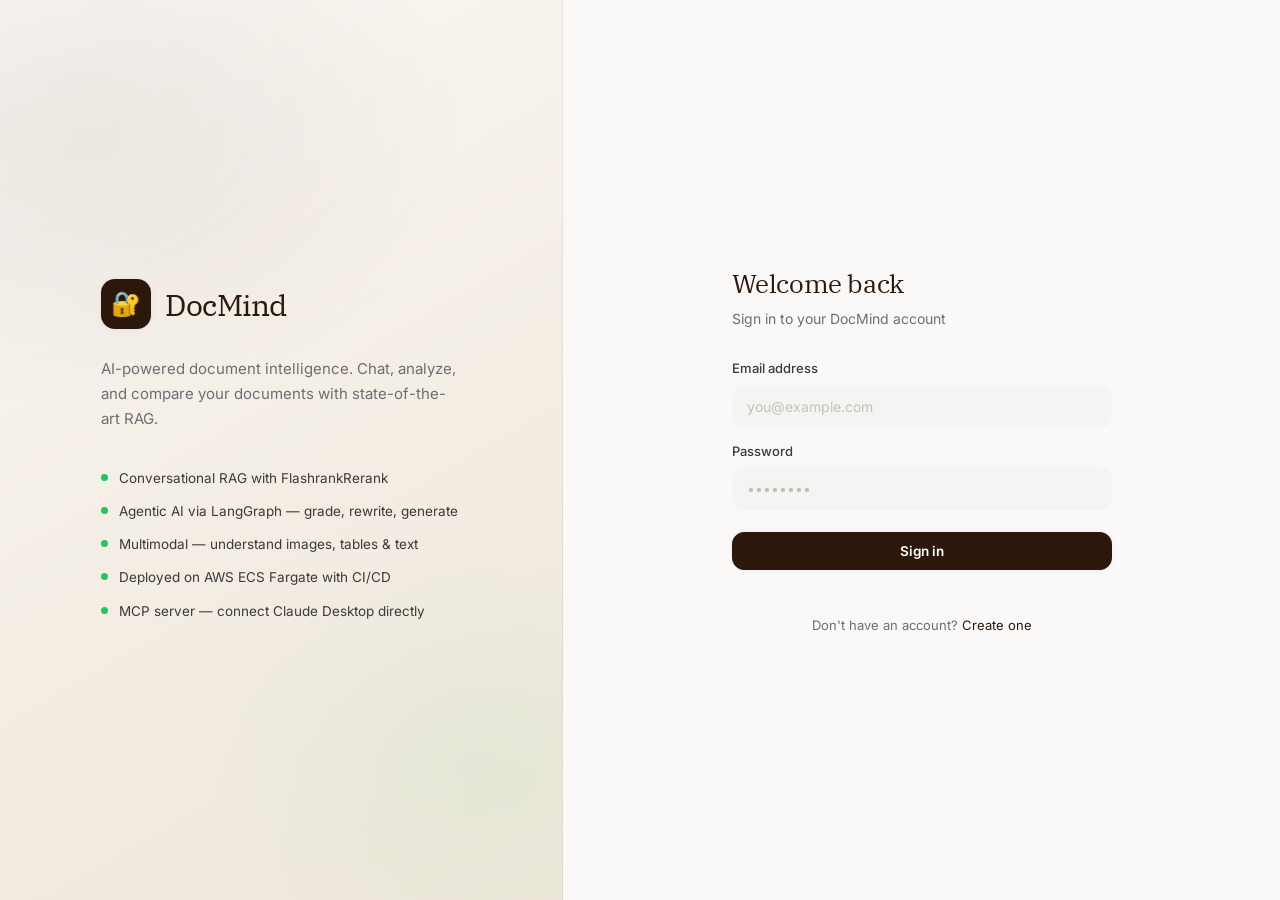
==== commit a9dc873c: "chore: rename DocVault to DocMind across the repo Rename the remaining brand references: README (nam" ====
--- a/templates/login.html
+++ b/templates/login.html
@@ -2,7 +2,7 @@
 <html lang="en">
 <head>
   <meta charset="utf-8" />
-  <title>DocVault — Sign in</title>
+  <title>DocMind — Sign in</title>
   <meta name="viewport" content="width=device-width, initial-scale=1" />
   <link rel="preconnect" href="https://fonts.googleapis.com">
   <link rel="preconnect" href="https://fonts.gstatic.com" crossorigin>
@@ -17,7 +17,7 @@
     <div class="auth-brand-inner">
       <div class="brand-logo-row">
         <div class="brand-icon">🔐</div>
-        <span class="brand-name">DocVault</span>
+        <span class="brand-name">DocMind</span>
       </div>
       <p class="brand-tagline">
         AI-powered document intelligence. Chat, analyze, and compare your documents with state-of-the-art RAG.
@@ -36,7 +36,7 @@
   <div class="auth-form-panel">
     <div class="auth-card">
       <h2>Welcome back</h2>
-      <p class="auth-subtitle">Sign in to your DocVault account</p>
+      <p class="auth-subtitle">Sign in to your DocMind account</p>
 
       <div class="auth-field">
         <label for="email">Email address</label>
--- a/static/style.css
+++ b/static/style.css
@@ -298,7 +298,7 @@
 .session-badge.visible { display: block; }
 
 /* ====== CHAT MESSAGES ====== */
-.chat-main { flex: 1; display: flex; flex-direction: column; overflow: hidden; background: var(--bg); }
+.chat-main { flex: 1; display: flex; flex-direction: column; overflow: hidden; background: var(--bg); width: 100%; max-width: 860px; margin: 0 auto; }
 .messages { flex: 1; overflow-y: auto; padding: 24px 26px; display: flex; flex-direction: column; gap: 14px; scroll-behavior: smooth; }
 .message { display: flex; max-width: 80%; animation: msgin .2s ease; }
 @keyframes msgin { from { opacity: 0; transform: translateY(5px); } to { opacity: 1; transform: none; } }
@@ -320,10 +320,10 @@
 }
 .message.assistant .bubble {
   background: var(--white);
-  border: 1px solid var(--border);
+  border: 1px solid var(--grey-200);
   color: var(--text);
   border-bottom-left-radius: 5px;
-  box-shadow: var(--shadow-sm);
+  box-shadow: 0 2px 8px rgba(0,0,0,.05);
 }
 .message.assistant .bubble.thinking { color: var(--grey-500); font-style: italic; }
 .eng-tag {
@@ -337,22 +337,23 @@
   padding: 14px 18px;
   border-top: 1px solid var(--border);
   display: flex; gap: 9px; align-items: center;
-  background: var(--white);
+  background: var(--bg);
   flex-shrink: 0;
 }
 .chat-input-bar input {
   flex: 1;
-  background: var(--grey-50);
-  border: 1px solid transparent;
+  background: var(--white);
+  border: 1px solid var(--grey-200);
   border-radius: var(--radius-sm);
   color: var(--text);
   padding: 12px 16px;
   font-size: 14px;
   font-family: inherit;
   outline: none;
+  box-shadow: var(--shadow-sm);
   transition: border-color .2s, box-shadow .2s, background .2s;
 }
-.chat-input-bar input:focus { background: var(--white); border-color: var(--grey-200); box-shadow: 0 0 0 3px rgba(0,0,0,.03); }
+.chat-input-bar input:focus { border-color: var(--accent); box-shadow: 0 0 0 3px color-mix(in srgb, var(--accent) 12%, transparent); }
 .chat-input-bar input::placeholder { color: var(--grey-300); }
 
 /* Engine toggle */
@@ -394,7 +395,7 @@
 @keyframes spin { to { transform: rotate(360deg); } }
 
 /* ====== ANALYSIS / COMPARE PANELS ====== */
-.panel-body { flex: 1; overflow-y: auto; padding: 22px 24px; background: var(--bg); }
+.panel-body { flex: 1; overflow-y: auto; padding: 22px 24px; background: var(--bg); width: 100%; max-width: 900px; margin: 0 auto; }
 .form-card { background: var(--white); border: 1px solid var(--border); border-radius: var(--radius); padding: 20px 22px; margin-bottom: 16px; box-shadow: var(--shadow-sm); }
 .form-card-title { font-size: 10.5px; font-weight: 600; text-transform: uppercase; letter-spacing: .08em; color: var(--grey-300); margin-bottom: 14px; }
 
